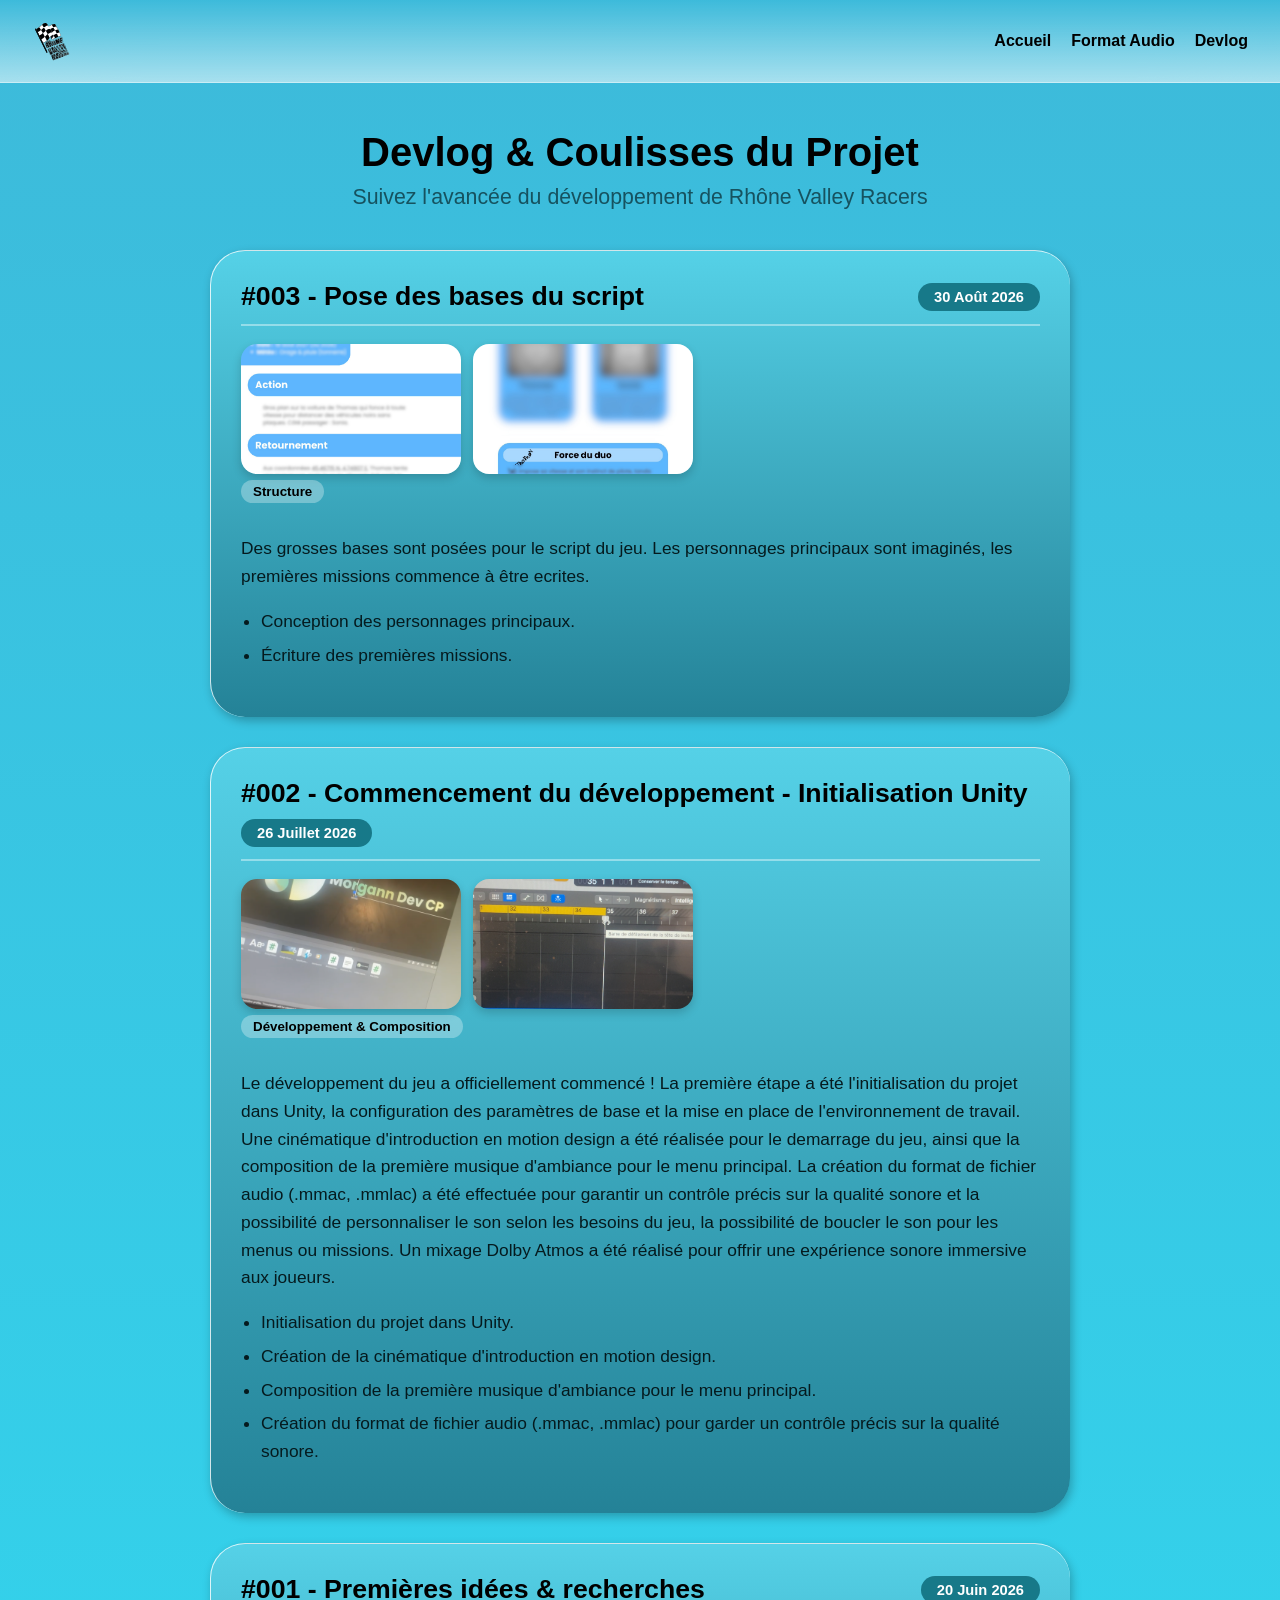
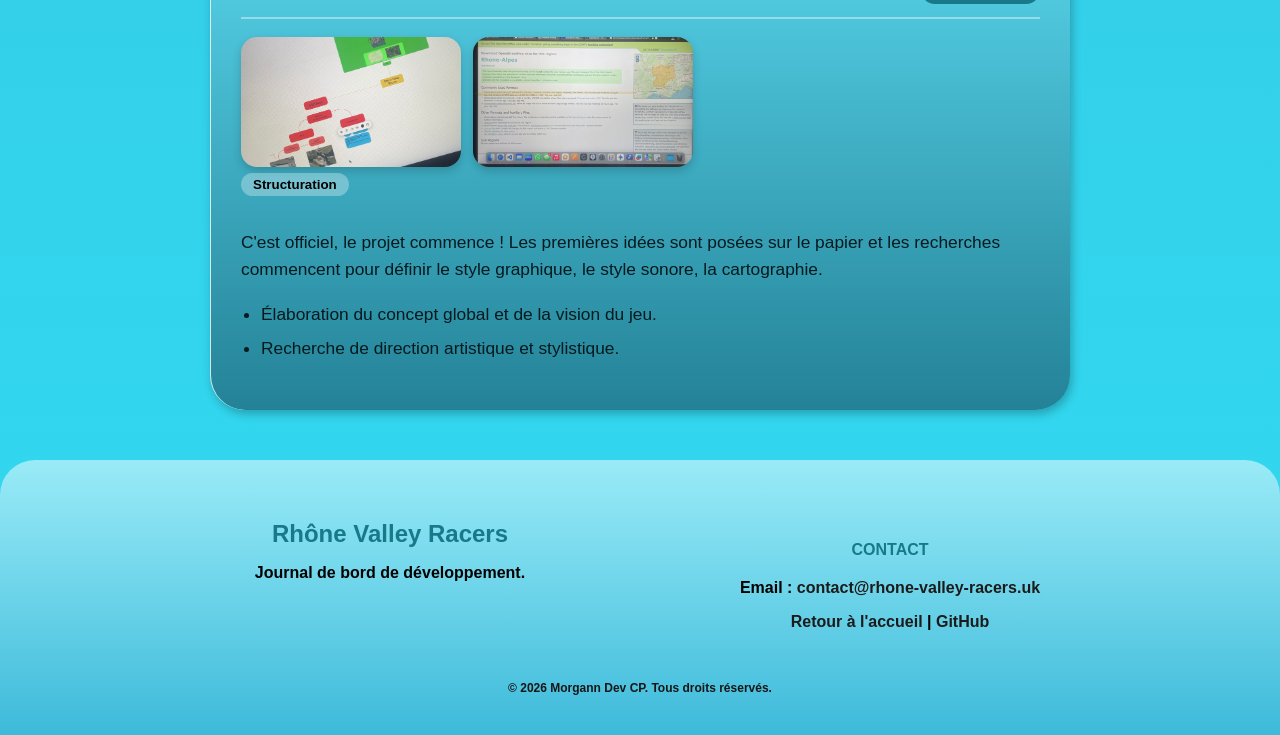
==== devlog.html @ a02a4e40 "Add devlog page with initial entries and image support - Created devlog.html to showcase development" ====
<!doctype html>
<html lang="fr">

<head>
    <meta charset="UTF-8">
    <meta name="viewport" content="width=device-width, initial-scale=1.0">
    <title>Devlog - Rhône Valley Racers</title>
    <link rel="stylesheet" href="css/style.css">
    <link rel="apple-touch-icon" sizes="180x180" href="/icon rvr.png">
    <link rel="icon" type="image/png" sizes="32x32" href="/favicon-32x32.png">
    <link rel="icon" type="image/png" sizes="16x16" href="/favicon-16x16.png">
    <link rel="manifest" href="/site.webmanifest">
    <meta name="theme-color" content="rgb(178, 230, 241)">
    <style>
        html {
            scroll-behavior: smooth;
            margin: 0;
            padding: 0;
        }

        body {
            padding-top: 90px;
            background: linear-gradient(180deg, #3dbada, #30daf1);
            font-family: 'Roboto', sans-serif;
            color: rgb(0, 0, 0);
            font-weight: 600;
        }

        h1 {
            text-align: center;
            margin: 40px 20px 10px 20px;
            color: rgb(0, 0, 0);
            font-weight: bold;
            font-size: 30pt;
        }

        .subtitle {
            text-align: center;
            font-size: 16pt;
            font-weight: 400;
            margin-bottom: 40px;
            color: #16525f;
        }

        .devlog-container {
            max-width: 900px;
            margin: 0 auto;
            padding: 0 20px;
        }

        .devlog-card {
            background: linear-gradient(180deg, #55d1e7, #248297);
            border-radius: 35px;
            border-top: 1px solid rgba(255, 255, 255, 0.8);
            border-left: 1px solid rgba(255, 255, 255, 0.8);
            padding: 30px;
            margin-bottom: 30px;
            box-shadow: 2px 4px 10px rgba(0, 0, 0, 0.25);
            transition: transform 0.3s ease, box-shadow 0.3s ease;
        }

        .devlog-card:hover {
            transform: translateY(-3px);
            box-shadow: 4px 8px 18px rgba(0, 0, 0, 0.35);
        }

        .devlog-header {
            display: flex;
            justify-content: space-between;
            align-items: center;
            border-bottom: 2px solid rgba(255, 255, 255, 0.4);
            padding-bottom: 12px;
            margin-bottom: 15px;
            flex-wrap: wrap;
            gap: 10px;
        }

        .devlog-title {
            font-size: 20pt;
            font-weight: bold;
            color: #000;
            margin: 0;
        }

        .devlog-date {
            background: #177989;
            color: #fff;
            padding: 6px 16px;
            border-radius: 20px;
            font-size: 11pt;
            font-weight: bold;
        }

        .devlog-tag {
            display: inline-block;
            background: rgba(255, 255, 255, 0.3);
            color: #000;
            padding: 4px 12px;
            border-radius: 12px;
            font-size: 10pt;
            font-weight: bold;
            margin-bottom: 15px;
        }

        .devlog-content {
            font-size: 13pt;
            font-weight: 500;
            line-height: 1.6;
            color: #051a1e;
        }

        .devlog-content ul {
            margin-top: 10px;
            padding-left: 20px;
        }

        .devlog-content li {
            margin-bottom: 6px;
        }

        .footer {
            background: linear-gradient(180deg, #ffffff81, #3dbada);
            color: #000000;
            padding: 40px 20px;
            margin-top: 50px;
            text-align: center;
            border-radius: 35px 35px 0 0;
        }

        .footer-content {
            display: flex;
            justify-content: space-between;
            flex-wrap: wrap;
            max-width: 1000px;
            margin: auto;
        }

        .footer-column {
            flex: 1;
            min-width: 250px;
            padding: 20px;
        }

        @media (max-width: 768px) {
            .footer-content {
                flex-direction: column;
                text-align: center;
            }

            .footer-column {
                min-width: 100%;
                padding: 10px 0;
            }

            .devlog-header {
                flex-direction: column;
                align-items: flex-start;
            }
        }

        .footer-logo {
            font-size: 24px;
            font-weight: bold;
            color: #177989;
            margin-bottom: 15px;
        }

        .footer h4 {
            margin-bottom: 20px;
            color: #177989;
            text-transform: uppercase;
            font-size: 16px;
        }

        .footer a {
            color: #1b1b1b;
            text-decoration: none;
        }

        /* Images gallery for devlog entries */
        .devlog-images {
            margin: 18px 0 6px 0;
            display: flex;
            gap: 12px;
            align-items: center;
        }

        .devlog-thumb {
            width: 220px;
            height: 130px;
            object-fit: cover;
            border-radius: 16px;
            box-shadow: 0 4px 10px rgba(0, 0, 0, 0.18);
            cursor: pointer;
        }

        .more-count {
            position: relative;
            display: inline-flex;
            align-items: center;
            justify-content: center;
            width: 220px;
            height: 130px;
            border-radius: 16px;
            background: rgba(0, 0, 0, 0.35);
            color: #fff;
            font-weight: bold;
            font-size: 18pt;
            cursor: pointer;
        }

        /* Modal */
        .devlog-modal {
            position: fixed;
            inset: 0;
            display: none;
            align-items: center;
            justify-content: center;
            background: rgba(0, 0, 0, 0.75);
            z-index: 9999;
        }

        .devlog-modal.open {
            display: flex;
        }

        .devlog-modal .modal-content {
            max-width: 90%;
            max-height: 85%;
            position: relative;
        }

        .devlog-modal img {
            max-width: 100%;
            max-height: 85vh;
            border-radius: 12px;
            display: block;
        }

        .modal-close {
            position: absolute;
            top: 8px;
            right: 8px;
            background: rgba(255, 255, 255, 0.9);
            border: none;
            border-radius: 8px;
            padding: 6px 10px;
            cursor: pointer;
            font-weight: bold;
        }

        .modal-nav {
            position: absolute;
            top: 50%;
            transform: translateY(-50%);
            background: rgba(255, 255, 255, 0.85);
            border: none;
            padding: 8px 10px;
            border-radius: 8px;
            cursor: pointer;
            font-weight: bold;
        }

        .modal-prev {
            left: -60px;
        }

        .modal-next {
            right: -60px;
        }
    </style>
</head>

<body>
    <div id="navbar-container"></div>
    <div class="pouette">

        <h1>Devlog & Coulisses du Projet</h1>
        <div class="subtitle">Suivez l'avancée du développement de Rhône Valley Racers</div>

        <div class="devlog-container">

            <!-- ENTREE 3 -->
            <article class="devlog-card">
                <div class="devlog-header">
                    <h2 class="devlog-title">#003 - Pose des bases du script</h2>
                    <span class="devlog-date">30 Août 2026</span>
                </div>
                <div class="devlog-images" data-entry="003"></div>
                <span class="devlog-tag">Structure</span>
                <div class="devlog-content">
                    <p>
                        Des grosses bases sont posées pour le script du jeu. Les personnages principaux sont imaginés,
                        les premières missions commence à être ecrites.
                    </p>
                    <ul>
                        <li>Conception des personnages principaux.</li>
                        <li>Écriture des premières missions.</li>
                    </ul>
                </div>
            </article>

            <!-- ENTREE 2 -->
            <article class="devlog-card">
                <div class="devlog-header">
                    <h2 class="devlog-title">#002 - Commencement du développement - Initialisation Unity</h2>
                    <span class="devlog-date">26 Juillet 2026</span>
                </div>
                <div class="devlog-images" data-entry="002"></div>
                <span class="devlog-tag">Développement & Composition</span>
                <div class="devlog-content">
                    <p>
                        Le développement du jeu a officiellement commencé ! La première étape a été l'initialisation
                        du
                        projet dans Unity, la configuration des paramètres de base et la mise en place de
                        l'environnement
                        de travail. Une cinématique d'introduction en motion design a été réalisée pour le demarrage
                        du
                        jeu, ainsi que la composition de la première musique d'ambiance pour le menu principal. La
                        création du format de fichier audio (.mmac, .mmlac) a été effectuée pour garantir un
                        contrôle
                        précis sur la qualité sonore et la possibilité de personnaliser le son selon les besoins du
                        jeu,
                        la possibilité de boucler le son pour les menus ou missions. Un mixage Dolby Atmos a été
                        réalisé
                        pour offrir une expérience sonore immersive aux joueurs.
                    </p>
                    <ul>
                        <li>Initialisation du projet dans Unity.</li>
                        <li>Création de la cinématique d'introduction en motion design.</li>

                        <li>Composition de la première musique d'ambiance pour le menu principal.</li>
                        <li>Création du format de fichier audio (.mmac, .mmlac) pour garder un contrôle précis sur
                            la
                            qualité sonore.</li>
                    </ul>
                </div>
            </article>

            <!-- ENTREE 1 -->
            <article class="devlog-card">
                <div class="devlog-header">
                    <h2 class="devlog-title">#001 - Premières idées & recherches</h2>
                    <span class="devlog-date">20 Juin 2026</span>
                </div>
                <div class="devlog-images" data-entry="001"></div>
                <span class="devlog-tag">Structuration</span>
                <div class="devlog-content">
                    <p>
                        C'est officiel, le projet commence ! Les premières idées sont posées sur le papier et les
                        recherches commencent pour définir le style graphique, le style sonore, la cartographie.
                    </p>
                    <ul>
                        <li>Élaboration du concept global et de la vision du jeu.</li>
                        <li>Recherche de direction artistique et stylistique.</li>
                    </ul>
                </div>
            </article>

        </div>
    </div>

    <footer class="footer">
        <div class="footer-content">
            <div class="footer-column">
                <div class="footer-logo">Rhône Valley Racers</div>
                <p>Journal de bord de développement.</p>
            </div>

            <div class="footer-column">
                <h4>Contact</h4>
                <p>Email : <a href="mailto:contact@rhone-valley-racers.uk">contact@rhone-valley-racers.uk</a></p>
                <div style="margin-top: 15px;">
                    <a href="index.html">Retour à l'accueil</a> |
                    <a href="https://github.com/morgannmusic-platform">GitHub</a>
                </div>
            </div>
        </div>
        <div style="margin-top: 30px; font-size: 12px; color: #161616;">
            &copy; 2026 Morgann Dev CP. Tous droits réservés.
        </div>

    </footer>


    <script src="js/devlog-images.js"></script>
    <script src="js/navbar.js"></script>
</body>

</html>
---- css/style.css ----
.html-body-reset,
html,
body {
    margin: 0;
    padding: 0;
    width: 100%;
}

*,
*::before,
*::after {
    box-sizing: border-box;
}

/* Empêche tout débordement horizontal inattendu */
body {
    overflow-x: hidden;
}

img {
    max-width: 100%;
    height: auto;
    display: block;
}

.navbar {
    display: flex;
    justify-content: space-between;
    align-items: center;
    background: linear-gradient(180deg, #3dbada, #ffffff8c);
    padding: 1rem 2rem;
    border-bottom: 1px solid rgba(255, 255, 255, 0.726);
    -webkit-backdrop-filter: blur(60px);
    backdrop-filter: blur(60px);
    color: white;
    position: fixed;
    top: 0;
    left: 0;
    right: 0;
    z-index: 1000;
    margin: 0 0 40px 0;
}

.nav-links {
    list-style: none;
    display: flex;
    gap: 20px;
}

/* Style du bouton burger */
.burger-menu {
    display: none;
    flex-direction: column;
    gap: 5px;
    background: none;
    border: none;
    cursor: pointer;
}

.burger-menu span {
    width: 25px;
    height: 3px;
    background: white;
}



@media (max-width: 768px) {
    .burger-menu {
        display: flex;
    }

    .nav-links {
        position: absolute;
        top: 100%;

        /* Centrage parfait sans calcul complexe */
        left: 0;
        right: 0;
        margin: 15px auto;
        /* Gère le centrage */
        width: 90%;
        /* Occupe 90% de la largeur disponible */

        border-radius: 55px;
        /* Assure-toi que le gradient contient bien une valeur alpha */
        background: linear-gradient(180deg, #3dbada, #9ceeff);

        padding: 1rem;
        opacity: 0;
        pointer-events: none;
        transform: translateY(-10px);
        transition: opacity 0.25s ease, transform 0.25s ease;
        z-index: 999;

        /* Le flou */
        -webkit-backdrop-filter: blur(60px);
        backdrop-filter: blur(60px);

        /* Optionnel : une légère bordure pour bien voir l'arrondi */
        border-top: 1px solid #0b638694;
        /* Définit l'épaisseur */
        border-left: 1px solid rgb(43, 74, 141);



    }

    .nav-links.active {
        opacity: 1;
        pointer-events: auto;
        transform: translateY(0);
    }

    .burger-menu {
        z-index: 1000;
    }
}

/* Transformation Burger -> Croix */
.burger-menu span {
    width: 25px;
    height: 3px;
    background: white;
    transition: all 0.3s ease;
    transform-origin: center;
}

/* Rotation des barres quand la classe 'active' est sur le burger */
.burger-menu.active span:nth-child(1) {
    transform: translateY(8px) rotate(45deg);
}

.burger-menu.active span:nth-child(2) {
    opacity: 0;
}

.burger-menu.active span:nth-child(3) {
    transform: translateY(-8px) rotate(-45deg);
}

.logo img {
    height: 40px;
    /* Ajuste la taille selon tes besoins */
}

.navbar ul li a {
    text-decoration: none;
    color: rgb(0, 0, 0);
    font-weight: bold;
    transition: color 0.3s ease;
    font-family: sans-serif;
}

@import url('https://fonts.googleapis.com/css2?family=Roboto:ital,wght@0,100..900;1,100..900&display=swap');
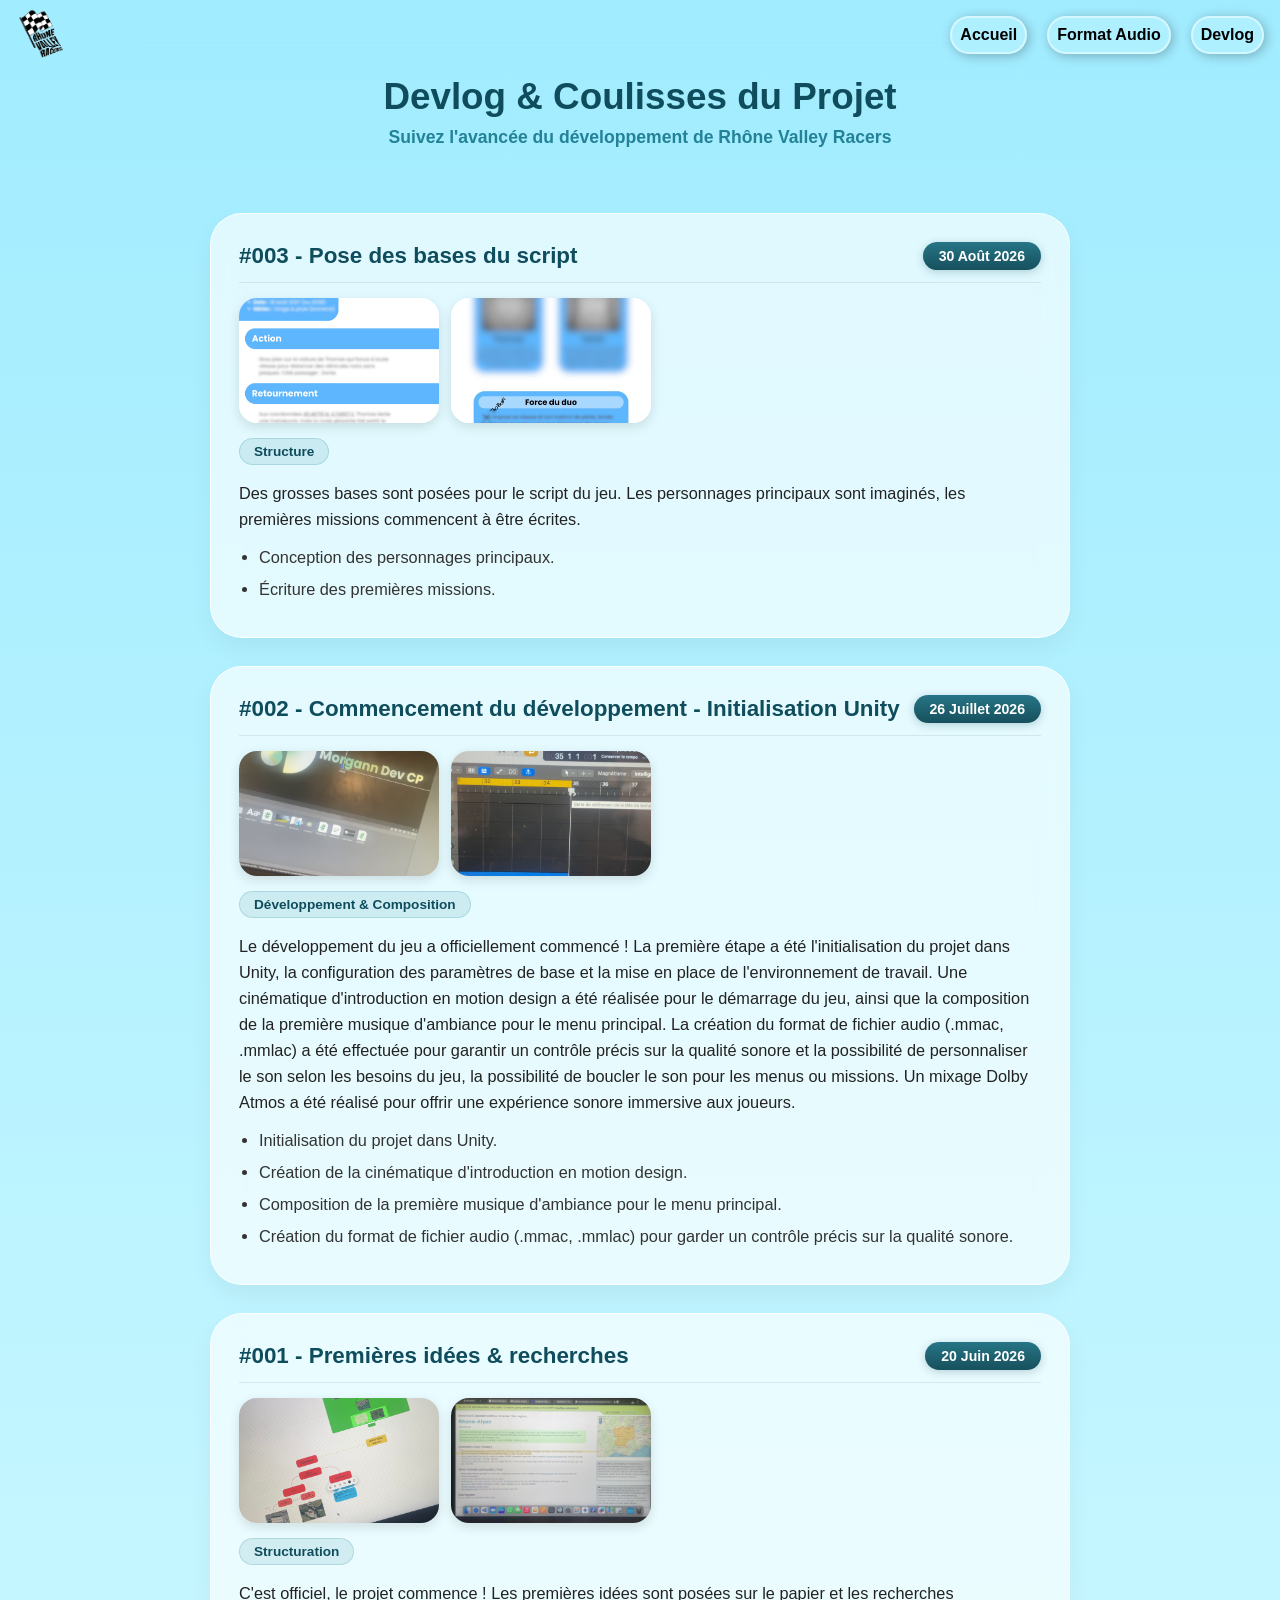
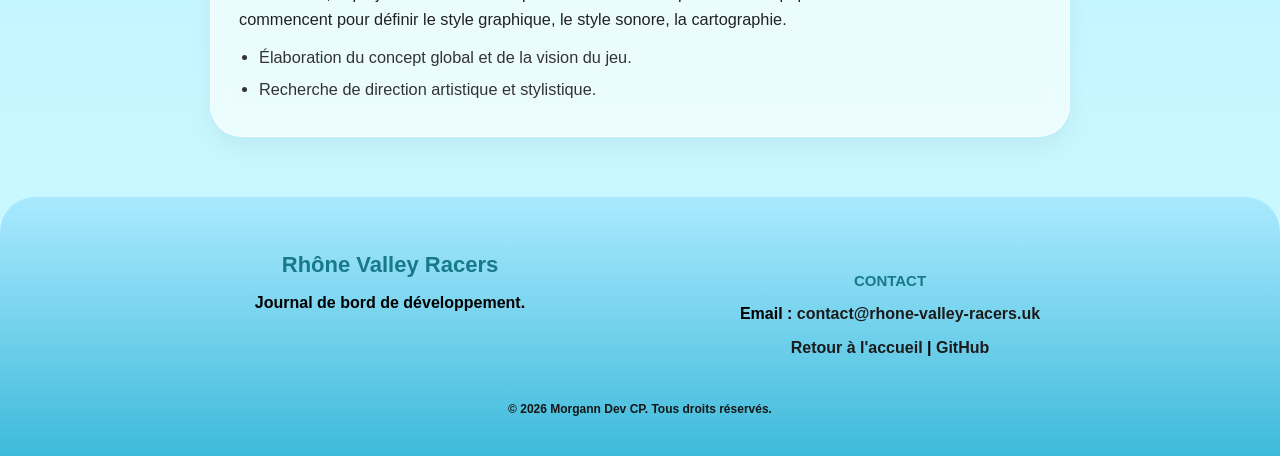
==== commit e51013de: "Chnagement de design." ====
--- a/devlog.html
+++ b/devlog.html
@@ -7,10 +7,13 @@
     <title>Devlog - Rhône Valley Racers</title>
     <link rel="stylesheet" href="css/style.css">
     <link rel="apple-touch-icon" sizes="180x180" href="/icon rvr.png">
+    <meta property="og:image" content="bandevlog.png">
+
     <link rel="icon" type="image/png" sizes="32x32" href="/favicon-32x32.png">
     <link rel="icon" type="image/png" sizes="16x16" href="/favicon-16x16.png">
     <link rel="manifest" href="/site.webmanifest">
     <meta name="theme-color" content="rgb(178, 230, 241)">
+
     <style>
         html {
             scroll-behavior: smooth;
@@ -19,110 +22,168 @@
         }
 
         body {
-            padding-top: 90px;
-            background: linear-gradient(180deg, #3dbada, #30daf1);
+            padding-top: 25px;
+            background: linear-gradient(180deg, #a1ecff, #cff9ff);
             font-family: 'Roboto', sans-serif;
-            color: rgb(0, 0, 0);
+            color: #111;
             font-weight: 600;
         }
 
-        h1 {
+        /* Hero / Title */
+        .devlog-hero {
+            max-width: 900px;
+            margin: 20px auto 35px;
+            padding: 30px 20px;
             text-align: center;
-            margin: 40px 20px 10px 20px;
-            color: rgb(0, 0, 0);
-            font-weight: bold;
-            font-size: 30pt;
-        }
-
-        .subtitle {
-            text-align: center;
-            font-size: 16pt;
-            font-weight: 400;
-            margin-bottom: 40px;
-            color: #16525f;
-        }
-
+        }
+
+        .devlog-hero h1 {
+            font-size: 2.3rem;
+            font-weight: 900;
+            color: #0f4c5c;
+            margin: 0 0 8px 0;
+            line-height: 1.2;
+        }
+
+        .devlog-hero .subtitle {
+            font-size: 1.1rem;
+            font-weight: 600;
+            color: #248297;
+            margin: 0;
+        }
+
+        /* Devlog Timeline Container */
         .devlog-container {
             max-width: 900px;
             margin: 0 auto;
             padding: 0 20px;
         }
 
+        /* Liquid Glass Devlog Card */
         .devlog-card {
-            background: linear-gradient(180deg, #55d1e7, #248297);
-            border-radius: 35px;
-            border-top: 1px solid rgba(255, 255, 255, 0.8);
-            border-left: 1px solid rgba(255, 255, 255, 0.8);
-            padding: 30px;
-            margin-bottom: 30px;
-            box-shadow: 2px 4px 10px rgba(0, 0, 0, 0.25);
-            transition: transform 0.3s ease, box-shadow 0.3s ease;
+            background: rgba(255, 255, 255, 0.65);
+            backdrop-filter: blur(14px);
+            -webkit-backdrop-filter: blur(14px);
+            border-radius: 32px;
+            border: 1px solid rgba(255, 255, 255, 0.85);
+            padding: 28px;
+            margin-bottom: 28px;
+            box-shadow: 0 10px 25px rgba(0, 0, 0, 0.05);
+            transition: transform 0.3s cubic-bezier(0.175, 0.885, 0.32, 1.275), box-shadow 0.3s ease;
         }
 
         .devlog-card:hover {
-            transform: translateY(-3px);
-            box-shadow: 4px 8px 18px rgba(0, 0, 0, 0.35);
-        }
-
+            transform: translateY(-4px);
+            box-shadow: 0 15px 35px rgba(0, 0, 0, 0.09);
+        }
+
+        /* Header Card */
         .devlog-header {
             display: flex;
             justify-content: space-between;
             align-items: center;
-            border-bottom: 2px solid rgba(255, 255, 255, 0.4);
+            border-bottom: 1px solid rgba(0, 0, 0, 0.08);
             padding-bottom: 12px;
             margin-bottom: 15px;
             flex-wrap: wrap;
-            gap: 10px;
+            gap: 12px;
         }
 
         .devlog-title {
-            font-size: 20pt;
-            font-weight: bold;
-            color: #000;
+            font-size: 1.4rem;
+            font-weight: 800;
+            color: #0f4c5c;
             margin: 0;
         }
 
         .devlog-date {
-            background: #177989;
+            background: linear-gradient(180deg, #267586, #17505d);
             color: #fff;
             padding: 6px 16px;
-            border-radius: 20px;
-            font-size: 11pt;
-            font-weight: bold;
+            border-radius: 50px;
+            font-size: 0.88rem;
+            font-weight: 700;
+            box-shadow: 0 2px 8px rgba(23, 80, 93, 0.25);
         }
 
         .devlog-tag {
             display: inline-block;
-            background: rgba(255, 255, 255, 0.3);
-            color: #000;
-            padding: 4px 12px;
-            border-radius: 12px;
-            font-size: 10pt;
-            font-weight: bold;
+            background: rgba(36, 130, 151, 0.12);
+            color: #0f4c5c;
+            padding: 5px 14px;
+            border-radius: 50px;
+            font-size: 0.85rem;
+            font-weight: 700;
             margin-bottom: 15px;
-        }
-
+            border: 1px solid rgba(36, 130, 151, 0.2);
+        }
+
+        /* Content */
         .devlog-content {
-            font-size: 13pt;
+            font-size: 1.02rem;
             font-weight: 500;
             line-height: 1.6;
-            color: #051a1e;
+            color: #222;
+        }
+
+        .devlog-content p {
+            margin: 0 0 12px 0;
         }
 
         .devlog-content ul {
-            margin-top: 10px;
+            margin: 8px 0 0 0;
             padding-left: 20px;
         }
 
         .devlog-content li {
             margin-bottom: 6px;
-        }
-
+            color: #333;
+        }
+
+        /* Images Gallery */
+        .devlog-images {
+            margin: 15px 0;
+            display: flex;
+            gap: 12px;
+            align-items: center;
+            flex-wrap: wrap;
+        }
+
+        .devlog-thumb {
+            width: 200px;
+            height: 125px;
+            object-fit: cover;
+            border-radius: 18px;
+            box-shadow: 0 4px 12px rgba(0, 0, 0, 0.12);
+            cursor: pointer;
+            transition: transform 0.2s ease;
+        }
+
+        .devlog-thumb:hover {
+            transform: scale(1.03);
+        }
+
+        .more-count {
+            display: inline-flex;
+            align-items: center;
+            justify-content: center;
+            width: 200px;
+            height: 125px;
+            border-radius: 18px;
+            background: rgba(15, 76, 92, 0.8);
+            backdrop-filter: blur(4px);
+            color: #fff;
+            font-weight: 800;
+            font-size: 1.4rem;
+            cursor: pointer;
+        }
+
+        /* Footer */
         .footer {
-            background: linear-gradient(180deg, #ffffff81, #3dbada);
-            color: #000000;
+            background: linear-gradient(180deg, #9ee4ffb7, #3dbada);
+            color: #000;
             padding: 40px 20px;
-            margin-top: 50px;
+            margin-top: 60px;
             text-align: center;
             border-radius: 35px 35px 0 0;
         }
@@ -138,150 +199,73 @@
         .footer-column {
             flex: 1;
             min-width: 250px;
-            padding: 20px;
+            padding: 15px;
+        }
+
+        .footer-logo {
+            font-size: 22px;
+            font-weight: 700;
+            color: #177989;
+            margin-bottom: 10px;
+        }
+
+        .footer h4 {
+            margin-bottom: 15px;
+            color: #177989;
+            text-transform: uppercase;
+            font-size: 15px;
+            font-weight: 800;
+        }
+
+        .footer a {
+            color: #1b1b1b;
+            text-decoration: none;
+            font-weight: 600;
         }
 
         @media (max-width: 768px) {
+            .devlog-hero h1 {
+                font-size: 1.8rem;
+            }
+
+            .devlog-card {
+                padding: 20px;
+            }
+
+            .devlog-header {
+                flex-direction: column;
+                align-items: flex-start;
+                gap: 8px;
+            }
+
             .footer-content {
                 flex-direction: column;
                 text-align: center;
             }
 
-            .footer-column {
-                min-width: 100%;
-                padding: 10px 0;
-            }
-
-            .devlog-header {
-                flex-direction: column;
-                align-items: flex-start;
-            }
-        }
-
-        .footer-logo {
-            font-size: 24px;
-            font-weight: bold;
-            color: #177989;
-            margin-bottom: 15px;
-        }
-
-        .footer h4 {
-            margin-bottom: 20px;
-            color: #177989;
-            text-transform: uppercase;
-            font-size: 16px;
-        }
-
-        .footer a {
-            color: #1b1b1b;
-            text-decoration: none;
-        }
-
-        /* Images gallery for devlog entries */
-        .devlog-images {
-            margin: 18px 0 6px 0;
-            display: flex;
-            gap: 12px;
-            align-items: center;
-        }
-
-        .devlog-thumb {
-            width: 220px;
-            height: 130px;
-            object-fit: cover;
-            border-radius: 16px;
-            box-shadow: 0 4px 10px rgba(0, 0, 0, 0.18);
-            cursor: pointer;
-        }
-
-        .more-count {
-            position: relative;
-            display: inline-flex;
-            align-items: center;
-            justify-content: center;
-            width: 220px;
-            height: 130px;
-            border-radius: 16px;
-            background: rgba(0, 0, 0, 0.35);
-            color: #fff;
-            font-weight: bold;
-            font-size: 18pt;
-            cursor: pointer;
-        }
-
-        /* Modal */
-        .devlog-modal {
-            position: fixed;
-            inset: 0;
-            display: none;
-            align-items: center;
-            justify-content: center;
-            background: rgba(0, 0, 0, 0.75);
-            z-index: 9999;
-        }
-
-        .devlog-modal.open {
-            display: flex;
-        }
-
-        .devlog-modal .modal-content {
-            max-width: 90%;
-            max-height: 85%;
-            position: relative;
-        }
-
-        .devlog-modal img {
-            max-width: 100%;
-            max-height: 85vh;
-            border-radius: 12px;
-            display: block;
-        }
-
-        .modal-close {
-            position: absolute;
-            top: 8px;
-            right: 8px;
-            background: rgba(255, 255, 255, 0.9);
-            border: none;
-            border-radius: 8px;
-            padding: 6px 10px;
-            cursor: pointer;
-            font-weight: bold;
-        }
-
-        .modal-nav {
-            position: absolute;
-            top: 50%;
-            transform: translateY(-50%);
-            background: rgba(255, 255, 255, 0.85);
-            border: none;
-            padding: 8px 10px;
-            border-radius: 8px;
-            cursor: pointer;
-            font-weight: bold;
-        }
-
-        .modal-prev {
-            left: -60px;
-        }
-
-        .modal-next {
-            right: -60px;
+            .devlog-thumb,
+            .more-count {
+                width: 100%;
+                height: 160px;
+            }
         }
     </style>
 </head>
 
 <body>
     <div id="navbar-container"></div>
-    <div class="pouette">
-
-        <h1>Devlog & Coulisses du Projet</h1>
-        <div class="subtitle">Suivez l'avancée du développement de Rhône Valley Racers</div>
+
+    <main class="pouette">
+        <!-- Hero Header -->
+        <section class="devlog-hero gsap-reveal">
+            <h1>Devlog & Coulisses du Projet</h1>
+            <div class="subtitle">Suivez l'avancée du développement de Rhône Valley Racers</div>
+        </section>
 
         <div class="devlog-container">
 
             <!-- ENTREE 3 -->
-            <article class="devlog-card">
+            <article class="devlog-card gsap-reveal">
                 <div class="devlog-header">
                     <h2 class="devlog-title">#003 - Pose des bases du script</h2>
                     <span class="devlog-date">30 Août 2026</span>
@@ -291,7 +275,7 @@
                 <div class="devlog-content">
                     <p>
                         Des grosses bases sont posées pour le script du jeu. Les personnages principaux sont imaginés,
-                        les premières missions commence à être ecrites.
+                        les premières missions commencent à être écrites.
                     </p>
                     <ul>
                         <li>Conception des personnages principaux.</li>
@@ -301,7 +285,7 @@
             </article>
 
             <!-- ENTREE 2 -->
-            <article class="devlog-card">
+            <article class="devlog-card gsap-reveal">
                 <div class="devlog-header">
                     <h2 class="devlog-title">#002 - Commencement du développement - Initialisation Unity</h2>
                     <span class="devlog-date">26 Juillet 2026</span>
@@ -311,34 +295,28 @@
                 <div class="devlog-content">
                     <p>
                         Le développement du jeu a officiellement commencé ! La première étape a été l'initialisation
-                        du
-                        projet dans Unity, la configuration des paramètres de base et la mise en place de
-                        l'environnement
-                        de travail. Une cinématique d'introduction en motion design a été réalisée pour le demarrage
-                        du
-                        jeu, ainsi que la composition de la première musique d'ambiance pour le menu principal. La
+                        du projet dans Unity, la configuration des paramètres de base et la mise en place de
+                        l'environnement de travail. Une cinématique d'introduction en motion design a été réalisée pour
+                        le démarrage
+                        du jeu, ainsi que la composition de la première musique d'ambiance pour le menu principal. La
                         création du format de fichier audio (.mmac, .mmlac) a été effectuée pour garantir un
-                        contrôle
-                        précis sur la qualité sonore et la possibilité de personnaliser le son selon les besoins du
-                        jeu,
-                        la possibilité de boucler le son pour les menus ou missions. Un mixage Dolby Atmos a été
-                        réalisé
-                        pour offrir une expérience sonore immersive aux joueurs.
+                        contrôle précis sur la qualité sonore et la possibilité de personnaliser le son selon les
+                        besoins du
+                        jeu, la possibilité de boucler le son pour les menus ou missions. Un mixage Dolby Atmos a été
+                        réalisé pour offrir une expérience sonore immersive aux joueurs.
                     </p>
                     <ul>
                         <li>Initialisation du projet dans Unity.</li>
                         <li>Création de la cinématique d'introduction en motion design.</li>
-
                         <li>Composition de la première musique d'ambiance pour le menu principal.</li>
-                        <li>Création du format de fichier audio (.mmac, .mmlac) pour garder un contrôle précis sur
-                            la
+                        <li>Création du format de fichier audio (.mmac, .mmlac) pour garder un contrôle précis sur la
                             qualité sonore.</li>
                     </ul>
                 </div>
             </article>
 
             <!-- ENTREE 1 -->
-            <article class="devlog-card">
+            <article class="devlog-card gsap-reveal">
                 <div class="devlog-header">
                     <h2 class="devlog-title">#001 - Premières idées & recherches</h2>
                     <span class="devlog-date">20 Juin 2026</span>
@@ -358,7 +336,7 @@
             </article>
 
         </div>
-    </div>
+    </main>
 
     <footer class="footer">
         <div class="footer-content">
@@ -379,10 +357,11 @@
         <div style="margin-top: 30px; font-size: 12px; color: #161616;">
             &copy; 2026 Morgann Dev CP. Tous droits réservés.
         </div>
-
     </footer>
 
-
+    <script src="https://cdnjs.cloudflare.com/ajax/libs/gsap/3.12.2/gsap.min.js"></script>
+    <script src="js/gsap-init.js"></script>
+    <script src="js/error-logger.js"></script>
     <script src="js/devlog-images.js"></script>
     <script src="js/navbar.js"></script>
 </body>
--- a/css/style.css
+++ b/css/style.css
@@ -4,6 +4,11 @@
     margin: 0;
     padding: 0;
     width: 100%;
+    padding-top: 25px;
+    background: linear-gradient(180deg, #a1ecff, #cff9ff);
+    font-family: 'Roboto', sans-serif;
+    color: rgb(0, 0, 0);
+    font-weight: 600;
 }
 
 *,
@@ -12,144 +17,267 @@
     box-sizing: border-box;
 }
 
-/* Empêche tout débordement horizontal inattendu */
-body {
-    overflow-x: hidden;
-}
-
-img {
-    max-width: 100%;
+.notedev {
+    margin-top: 20px;
+}
+
+.notedev h1 {
+    padding: 10px;
+    background: linear-gradient(180deg, #fffda1, #fffde6);
+    margin: 20px auto;
+    width: fit-content;
+    height: fit-content;
+    display: block;
+    text-align: center;
+    border-radius: 50px;
+    border: dashed 5px black;
+    transition: all 0.3s ease;
+}
+
+/* Hero: align logo and title horizontally */
+.hero {
+    display: flex;
+    flex-direction: row;
+    align-items: center;
+    justify-content: flex-start;
+    gap: 20px;
+    margin: 20px auto;
+    flex-wrap: nowrap;
+    /* force horizontal alignment */
+    max-width: 1100px;
+    padding: 0 12px;
+}
+
+.hero-logo {
+    width: 300px;
     height: auto;
     display: block;
-}
-
-.navbar {
-    display: flex;
-    justify-content: space-between;
+    flex: 0 0 auto;
+}
+
+.hero .title-block {
+    display: flex;
+    flex-direction: column;
+    align-items: flex-start;
+    flex: 1 1 auto;
+}
+
+/* Keep the same size for headings but reset default margins inside hero */
+.hero .title-block h1 {
+    margin: 0;
+    text-align: left;
+}
+
+.notedev h1:hover {
+    transform: scale(1.02);
+    border: dotted 5px
+}
+
+/* Section Morgann Dev CP */
+.studio-section {
+    background: rgba(255, 255, 255, 0.65);
+    backdrop-filter: blur(14px);
+    border-radius: 44px;
+    padding: 30px;
+    border: 1px solid rgba(255, 255, 255, 0.8);
+    box-shadow: 0 10px 30px rgba(0, 0, 0, 0.08);
+    margin-bottom: 40px;
+}
+
+.studio-header {
+    display: flex;
     align-items: center;
-    background: linear-gradient(180deg, #3dbada, #ffffff8c);
-    padding: 1rem 2rem;
-    border-bottom: 1px solid rgba(255, 255, 255, 0.726);
-    -webkit-backdrop-filter: blur(60px);
-    backdrop-filter: blur(60px);
-    color: white;
-    position: fixed;
-    top: 0;
-    left: 0;
-    right: 0;
-    z-index: 1000;
-    margin: 0 0 40px 0;
-}
-
-.nav-links {
-    list-style: none;
-    display: flex;
     gap: 20px;
-}
-
-/* Style du bouton burger */
-.burger-menu {
-    display: none;
-    flex-direction: column;
-    gap: 5px;
-    background: none;
-    border: none;
-    cursor: pointer;
-}
-
-.burger-menu span {
-    width: 25px;
-    height: 3px;
-    background: white;
-}
-
-
-
+    margin-bottom: 25px;
+    padding-bottom: 20px;
+    border-bottom: 1px solid rgba(0, 0, 0, 0.08);
+}
+
+.studio-logo {
+    width: 80px;
+    height: 80px;
+    object-fit: contain;
+    flex-shrink: 0;
+}
+
+.studio-badge {
+    font-size: 0.8rem;
+    color: #16525f;
+    font-weight: 700;
+    text-transform: uppercase;
+    letter-spacing: 0.5px;
+}
+
+.studio-header h2 {
+    margin: 5px 0 2px 0;
+    font-size: 1.6rem;
+    color: #111;
+    font-weight: 800;
+}
+
+.studio-subtext {
+    margin: 0;
+    font-size: 0.95rem;
+    color: #444;
+    font-weight: 500;
+}
+
+.studio-grid {
+    display: grid;
+    grid-template-columns: repeat(auto-fit, minmax(250px, 1fr));
+    gap: 20px;
+    margin-bottom: 25px;
+}
+
+.studio-item {
+    background: rgba(255, 255, 255, 0.5);
+    padding: 18px;
+    border-radius: 18px;
+    border: 1px solid rgba(255, 255, 255, 0.6);
+}
+
+.studio-item h4 {
+    margin: 0 0 8px 0;
+    font-size: 1.05rem;
+    color: #0f4c5c;
+    font-weight: 700;
+}
+
+.studio-item p {
+    margin: 0;
+    font-size: 0.9rem;
+    line-height: 1.5;
+    color: #333;
+    font-weight: 500;
+}
+
+.studio-footer-links {
+    display: flex;
+    gap: 12px;
+    flex-wrap: wrap;
+}
+
+.studio-footer-links a {
+    display: inline-block;
+    padding: 10px 20px;
+    background: linear-gradient(180deg, #267586, #17505d);
+    color: #fff;
+    text-decoration: none;
+    font-size: 0.9rem;
+    font-weight: 600;
+    border-radius: 30px;
+    transition: transform 0.2s ease, background 0.2s ease;
+}
+
+.studio-footer-links a:hover {
+    transform: translateY(-2px);
+    background: linear-gradient(135deg, #248297, #3dbada);
+}
+
+/* Adaptations Mobile */
+@media (max-width: 600px) {
+    .studio-header {
+        flex-direction: column;
+        text-align: center;
+        gap: 12px;
+    }
+
+    .studio-section {
+        padding: 20px;
+    }
+
+    .studio-footer-links {
+        justify-content: center;
+    }
+}
+
+/* Container de la Banner Hero */
+.hero-container {
+    max-width: 1000px;
+    margin: 20px auto 30px;
+    padding: 25px 30px;
+}
+
+.hero-content {
+    display: flex;
+    align-items: center;
+    justify-content: center;
+    gap: 30px;
+}
+
+.hero-logo-box {
+    flex-shrink: 0;
+}
+
+.game-logo {
+    width: 220px;
+    height: auto;
+    display: block;
+    filter: drop-shadow(0 8px 16px rgba(0, 0, 0, 0.15));
+    transition: transform 0.4s ease;
+}
+
+.hero-logo-box:hover .game-logo {
+    transform: scale(1.04) rotate(-1deg);
+}
+
+.hero-text-box {
+    text-align: left;
+}
+
+.game-title {
+    margin: 0 0 10px 0 !important;
+    text-align: left !important;
+    font-size: 2.8rem !important;
+    font-weight: 900 !important;
+    color: #111;
+    line-height: 1.1;
+    letter-spacing: -0.5px;
+}
+
+.game-subtitle {
+    margin: 0;
+    font-size: 1.25rem;
+    color: #248297;
+    font-weight: 600;
+}
+
+.game-subtitle span {
+    color: #0f4c5c;
+    font-weight: 800;
+}
+
+/* Responsive Mobile */
 @media (max-width: 768px) {
-    .burger-menu {
-        display: flex;
-    }
-
-    .nav-links {
-        position: absolute;
-        top: 100%;
-
-        /* Centrage parfait sans calcul complexe */
-        left: 0;
-        right: 0;
-        margin: 15px auto;
-        /* Gère le centrage */
-        width: 90%;
-        /* Occupe 90% de la largeur disponible */
-
-        border-radius: 55px;
-        /* Assure-toi que le gradient contient bien une valeur alpha */
-        background: linear-gradient(180deg, #3dbada, #9ceeff);
-
-        padding: 1rem;
-        opacity: 0;
-        pointer-events: none;
-        transform: translateY(-10px);
-        transition: opacity 0.25s ease, transform 0.25s ease;
-        z-index: 999;
-
-        /* Le flou */
-        -webkit-backdrop-filter: blur(60px);
-        backdrop-filter: blur(60px);
-
-        /* Optionnel : une légère bordure pour bien voir l'arrondi */
-        border-top: 1px solid #0b638694;
-        /* Définit l'épaisseur */
-        border-left: 1px solid rgb(43, 74, 141);
-
-
-
-    }
-
-    .nav-links.active {
-        opacity: 1;
-        pointer-events: auto;
-        transform: translateY(0);
-    }
-
-    .burger-menu {
-        z-index: 1000;
-    }
-}
-
-/* Transformation Burger -> Croix */
-.burger-menu span {
-    width: 25px;
-    height: 3px;
-    background: white;
-    transition: all 0.3s ease;
-    transform-origin: center;
-}
-
-/* Rotation des barres quand la classe 'active' est sur le burger */
-.burger-menu.active span:nth-child(1) {
-    transform: translateY(8px) rotate(45deg);
-}
-
-.burger-menu.active span:nth-child(2) {
-    opacity: 0;
-}
-
-.burger-menu.active span:nth-child(3) {
-    transform: translateY(-8px) rotate(-45deg);
-}
-
-.logo img {
-    height: 40px;
-    /* Ajuste la taille selon tes besoins */
-}
-
-.navbar ul li a {
-    text-decoration: none;
-    color: rgb(0, 0, 0);
-    font-weight: bold;
-    transition: color 0.3s ease;
-    font-family: sans-serif;
+    .hero-container {
+        padding: 20px 15px;
+        margin: 10px 15px 20px;
+        border-radius: 24px;
+    }
+
+    .hero-content {
+        flex-direction: column;
+        text-align: center;
+        gap: 15px;
+    }
+
+    .hero-text-box {
+        text-align: center;
+    }
+
+    .game-logo {
+        width: 160px;
+        margin: 0 auto;
+    }
+
+    .game-title {
+        font-size: 2rem !important;
+        text-align: center !important;
+    }
+
+    .game-subtitle {
+        font-size: 1.05rem;
+    }
 }
 
 @import url('https://fonts.googleapis.com/css2?family=Roboto:ital,wght@0,100..900;1,100..900&display=swap');
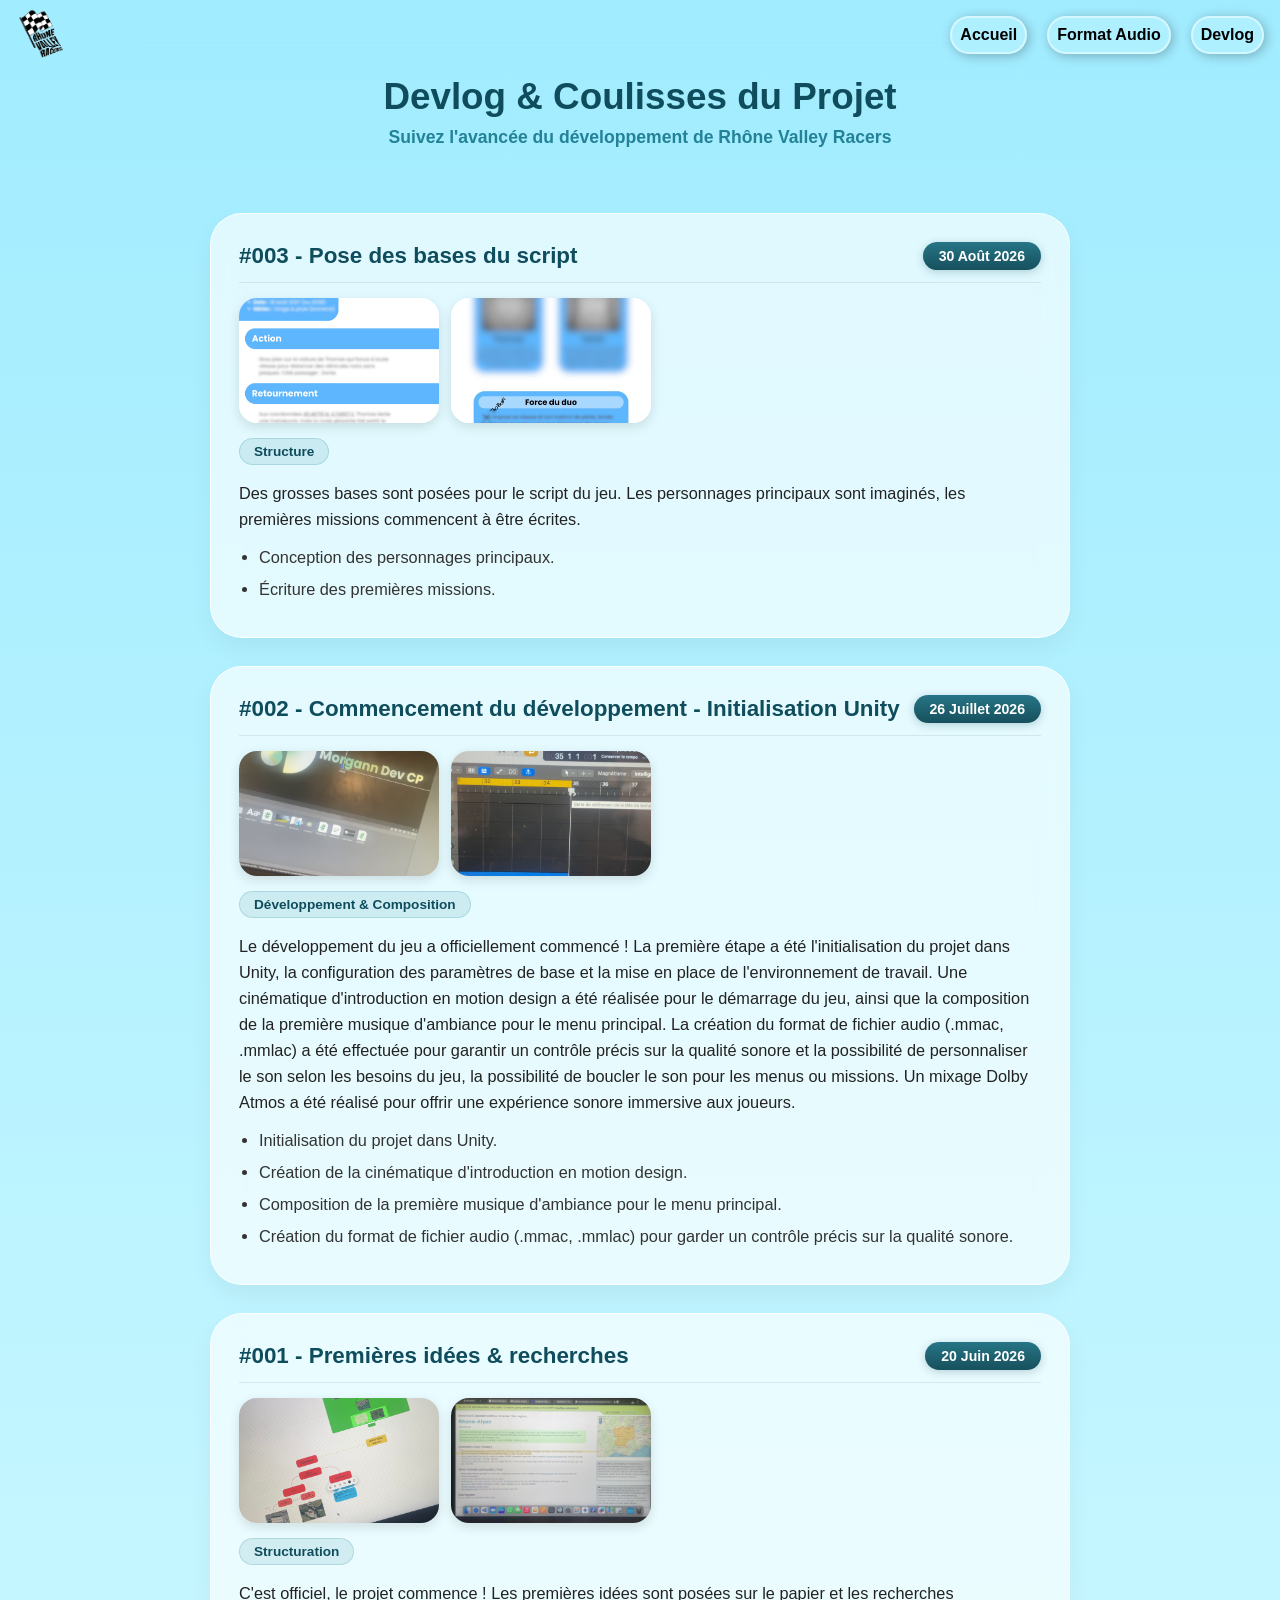
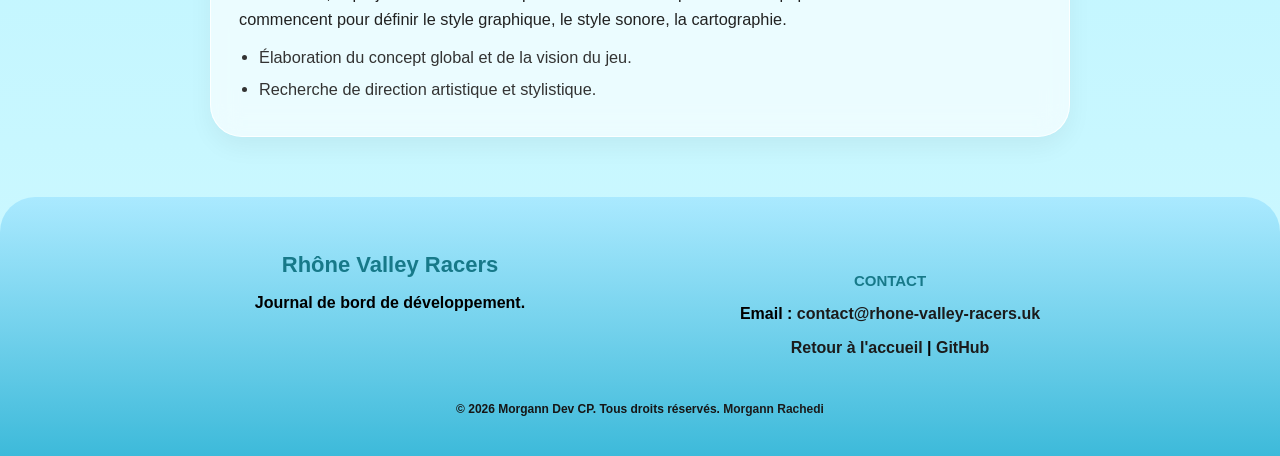
==== commit 53d747e8: "Amélioration du style de la barre de navigation et ajout d'un lien vers Morgann Rachedi dans le pied" ====
--- a/devlog.html
+++ b/devlog.html
@@ -355,7 +355,8 @@
             </div>
         </div>
         <div style="margin-top: 30px; font-size: 12px; color: #161616;">
-            &copy; 2026 Morgann Dev CP. Tous droits réservés.
+            &copy; 2026 Morgann Dev CP. Tous droits réservés. <a href="https://morgannmusic.uk/morgannrachedi/">Morgann
+                Rachedi</a>
         </div>
     </footer>
 
